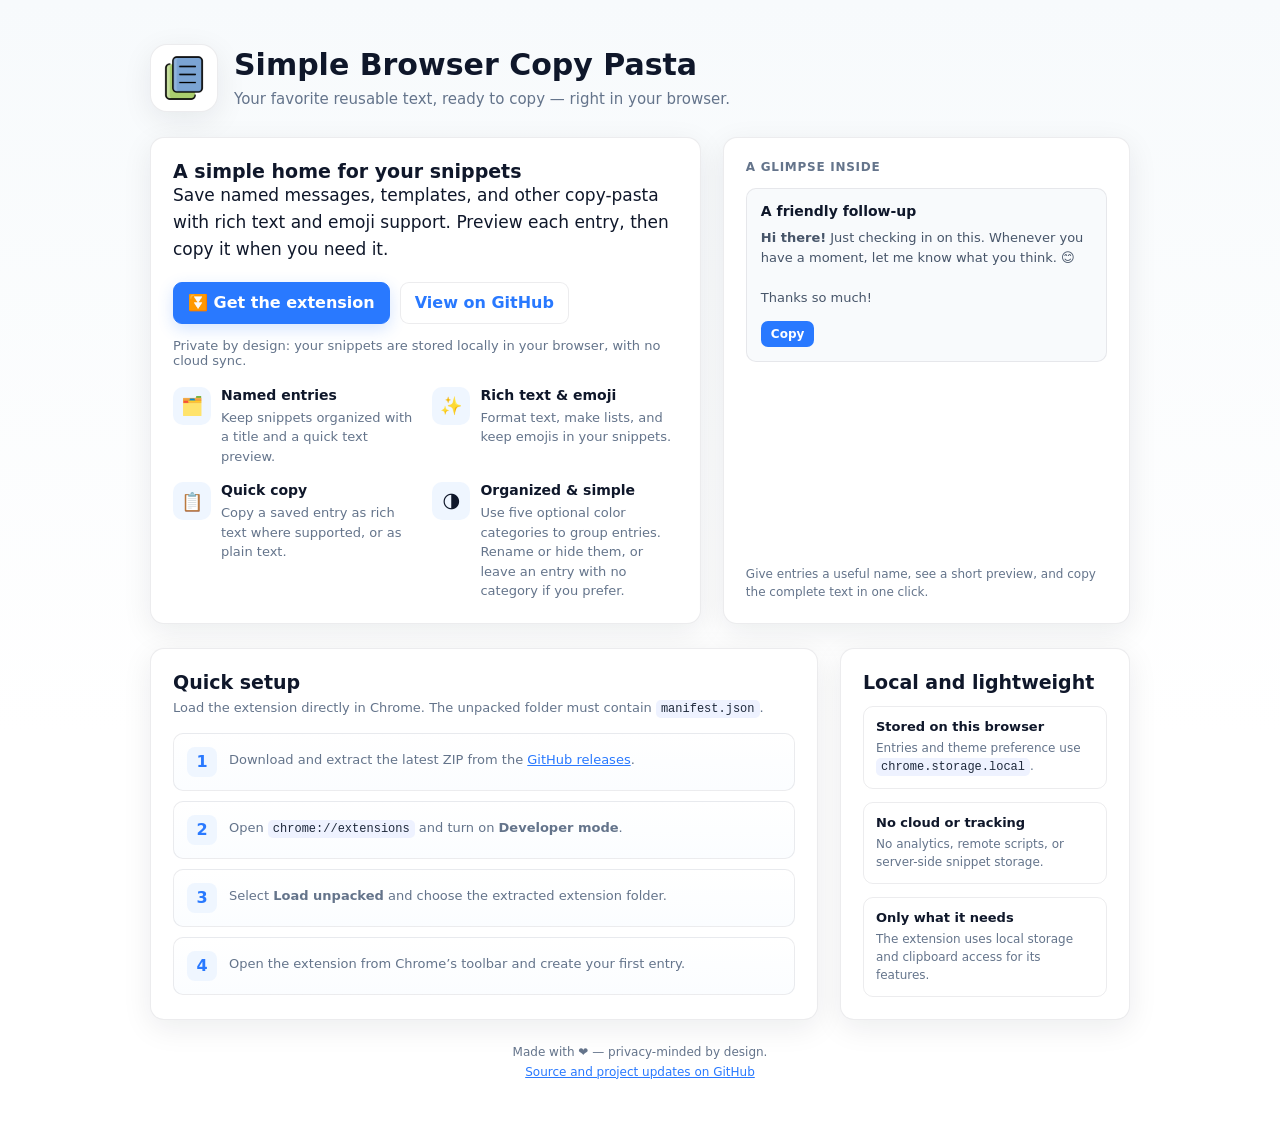
==== index.html @ eadae2ff "whack-a-mole and sun/moon animation" ====
<!doctype html>
<html lang="en">
<head>
  <meta charset="utf-8" />
  <meta name="viewport" content="width=device-width,initial-scale=1" />
  <meta name="description" content="Simple Browser Copy Pasta is a lightweight Chrome extension for saving and copying rich-text snippets locally." />
  <meta name="theme-color" content="#f7fafc" />
  <title>Simple Browser Copy Pasta — Local snippets for Chrome</title>
  <style>
    :root {
      color-scheme: light;
      --bg: #f7fafc;
      --card: #ffffff;
      --fg: #0f172a;
      --muted: #64748b;
      --accent: #2979ff;
      --accent-soft: #eff6ff;
      --border: rgba(15, 23, 42, 0.08);
      --radius: 14px;
      --shadow: 0 8px 30px rgba(16, 24, 40, 0.08);
      --max-width: 980px;
    }

    * { box-sizing: border-box; }
    body {
      margin: 0;
      padding: 44px 18px;
      color: var(--fg);
      background: linear-gradient(180deg, var(--bg), #ffffff 65%);
      font-family: system-ui, -apple-system, "Segoe UI", Roboto, Arial, sans-serif;
      -webkit-font-smoothing: antialiased;
    }
    a { color: var(--accent); }
    .wrap { width: 100%; max-width: var(--max-width); margin: 0 auto; }
    .site-header { display: flex; align-items: center; gap: 16px; }
    .logo {
      display: grid;
      width: 68px;
      height: 68px;
      flex: 0 0 auto;
      place-items: center;
      border: 1px solid var(--border);
      border-radius: 17px;
      background: var(--card);
      box-shadow: var(--shadow);
      color: var(--accent);
      font-size: 32px;
    }
    .logo img { display: block; width: 48px; height: 48px; object-fit: contain; }
    h1 { margin: 0; font-size: clamp(22px, 4vw, 30px); line-height: 1.15; }
    .tagline { margin: 7px 0 0; color: var(--muted); font-size: 15px; }
    .hero {
      display: grid;
      grid-template-columns: minmax(0, 1.15fr) minmax(270px, 0.85fr);
      gap: 22px;
      align-items: stretch;
      margin-top: 25px;
    }
    .card {
      padding: 22px;
      border: 1px solid var(--border);
      border-radius: var(--radius);
      background: var(--card);
      box-shadow: var(--shadow);
    }
    .lead { margin: 0; font-size: 17px; line-height: 1.6; }
    .cta-row { display: flex; flex-wrap: wrap; gap: 10px; margin-top: 18px; }
    .button {
      display: inline-flex;
      min-height: 42px;
      align-items: center;
      justify-content: center;
      gap: 8px;
      padding: 9px 14px;
      border: 1px solid var(--border);
      border-radius: 9px;
      color: var(--accent);
      background: var(--card);
      font-weight: 650;
      text-decoration: none;
    }
    .button.primary {
      border-color: var(--accent);
      color: #ffffff;
      background: var(--accent);
      box-shadow: 0 5px 16px rgba(41, 121, 255, 0.2);
    }
    .button:hover { filter: brightness(0.97); }
    .local-note { margin: 14px 0 0; color: var(--muted); font-size: 13px; }
    h2 { margin: 0; font-size: 19px; }
    h3 { margin: 0; font-size: 16px; }
    .feature-list { display: grid; grid-template-columns: repeat(2, minmax(0, 1fr)); gap: 16px 14px; margin-top: 19px; }
    .feature { display: flex; align-items: flex-start; gap: 10px; }
    .feature-icon {
      display: grid;
      width: 38px;
      height: 38px;
      flex: 0 0 auto;
      place-items: center;
      border-radius: 10px;
      background: var(--accent-soft);
      font-size: 18px;
    }
    .feature h3 { font-size: 14px; }
    .feature p, .muted { margin: 5px 0 0; color: var(--muted); font-size: 13px; line-height: 1.5; }
    .sample-card { display: flex; flex-direction: column; gap: 14px; }
    .sample-label { color: var(--muted); font-size: 12px; font-weight: 700; letter-spacing: 0.06em; text-transform: uppercase; }
    .snippet {
      padding: 14px;
      border: 1px solid var(--border);
      border-radius: 10px;
      background: #f8fafc;
    }
    .snippet-name { margin: 0; font-size: 14px; }
    .snippet-text { margin: 9px 0 12px; color: #475569; font-size: 13px; line-height: 1.55; }
    .fake-copy {
      display: inline-flex;
      padding: 6px 10px;
      border-radius: 7px;
      color: #ffffff;
      background: var(--accent);
      font-size: 12px;
      font-weight: 650;
    }
    .sample-caption { margin: auto 0 0; color: var(--muted); font-size: 12px; line-height: 1.5; }
    .install {
      display: grid;
      grid-template-columns: minmax(0, 1fr) 290px;
      gap: 22px;
      margin-top: 24px;
    }
    .steps { display: grid; gap: 10px; margin-top: 15px; }
    .step {
      display: flex;
      align-items: flex-start;
      gap: 12px;
      padding: 13px;
      border: 1px solid var(--border);
      border-radius: 10px;
      background: linear-gradient(180deg, #ffffff, #fbfdff);
    }
    .step-number {
      display: grid;
      width: 30px;
      height: 30px;
      flex: 0 0 auto;
      place-items: center;
      border-radius: 8px;
      background: var(--accent-soft);
      color: var(--accent);
      font-weight: 700;
    }
    .step p { margin: 3px 0 0; color: var(--muted); font-size: 13px; line-height: 1.5; }
    code {
      padding: 2px 5px;
      border-radius: 5px;
      background: #eef2ff;
      color: #1e293b;
      font-family: ui-monospace, SFMono-Regular, Consolas, monospace;
      font-size: 12px;
    }
    .privacy-card { display: flex; flex-direction: column; gap: 13px; }
    .privacy-point { padding: 12px; border: 1px solid var(--border); border-radius: 10px; }
    .privacy-point strong { display: block; font-size: 13px; }
    .privacy-point p { margin: 5px 0 0; color: var(--muted); font-size: 12px; line-height: 1.5; }
    .site-footer { padding: 25px 8px 4px; color: var(--muted); font-size: 12px; text-align: center; }
    .site-footer p { margin: 6px 0 0; }

    @media (max-width: 760px) {
      body { padding: 28px 14px; }
      .hero, .install { grid-template-columns: 1fr; }
      .privacy-card { display: grid; grid-template-columns: repeat(2, minmax(0, 1fr)); }
      .privacy-card h2 { grid-column: 1 / -1; }
    }
    @media (max-width: 480px) {
      .site-header { align-items: flex-start; gap: 12px; }
      .logo { width: 54px; height: 54px; border-radius: 14px; }
      .logo img { width: 40px; height: 40px; }
      .tagline { font-size: 13px; }
      .card { padding: 17px; }
      .feature-list, .privacy-card { grid-template-columns: 1fr; }
      .privacy-card h2 { grid-column: auto; }
    }
  </style>
</head>
<body>
  <div class="wrap">
    <header class="site-header">
      <div class="logo"><img src="images/logo_64.png" alt="" /></div>
      <div>
        <h1>Simple Browser Copy Pasta</h1>
        <p class="tagline">Your favorite reusable text, ready to copy — right in your browser.</p>
      </div>
    </header>

    <main>
      <div class="hero">
        <section class="card" aria-labelledby="about-title">
          <h2 id="about-title">A simple home for your snippets</h2>
          <p class="lead">Save named messages, templates, and other copy-pasta with rich text and emoji support. Preview each entry, then copy it when you need it.</p>
          <div class="cta-row">
            <a class="button primary" href="https://github.com/skywalker94/SimpleBrowserCopyPasta/releases">⏬ Get the extension</a>
            <a class="button" href="https://github.com/skywalker94/SimpleBrowserCopyPasta">View on GitHub</a>
          </div>
          <p class="local-note">Private by design: your snippets are stored locally in your browser, with no cloud sync.</p>

          <div class="feature-list">
            <article class="feature">
              <div class="feature-icon" aria-hidden="true">🗂️</div>
              <div><h3>Named entries</h3><p>Keep snippets organized with a title and a quick text preview.</p></div>
            </article>
            <article class="feature">
              <div class="feature-icon" aria-hidden="true">✨</div>
              <div><h3>Rich text & emoji</h3><p>Format text, make lists, and keep emojis in your snippets.</p></div>
            </article>
            <article class="feature">
              <div class="feature-icon" aria-hidden="true">📋</div>
              <div><h3>Quick copy</h3><p>Copy a saved entry as rich text where supported, or as plain text.</p></div>
            </article>
            <article class="feature">
              <div class="feature-icon" aria-hidden="true">🌗</div>
              <div><h3>Organized & simple</h3><p>Use five optional color categories to group entries. Rename or hide them, or leave an entry with no category if you prefer.</p></div>
            </article>
          </div>
        </section>

        <aside class="card sample-card" aria-label="Example saved entry">
          <span class="sample-label">A glimpse inside</span>
          <div class="snippet">
            <h3 class="snippet-name">A friendly follow-up</h3>
            <p class="snippet-text"><strong>Hi there!</strong> Just checking in on this. Whenever you have a moment, let me know what you think. 😊<br><br>Thanks so much!</p>
            <span class="fake-copy">Copy</span>
          </div>
          <p class="sample-caption">Give entries a useful name, see a short preview, and copy the complete text in one click.</p>
        </aside>
      </div>

      <section class="install" aria-label="Setup and privacy">
        <div class="card">
          <h2>Quick setup</h2>
          <p class="muted">Load the extension directly in Chrome. The unpacked folder must contain <code>manifest.json</code>.</p>
          <div class="steps">
            <div class="step"><span class="step-number">1</span><p>Download and extract the latest ZIP from the <a href="https://github.com/skywalker94/SimpleBrowserCopyPasta/releases">GitHub releases</a>.</p></div>
            <div class="step"><span class="step-number">2</span><p>Open <code>chrome://extensions</code> and turn on <strong>Developer mode</strong>.</p></div>
            <div class="step"><span class="step-number">3</span><p>Select <strong>Load unpacked</strong> and choose the extracted extension folder.</p></div>
            <div class="step"><span class="step-number">4</span><p>Open the extension from Chrome’s toolbar and create your first entry.</p></div>
          </div>
        </div>

        <aside class="card privacy-card" aria-labelledby="privacy-title">
          <h2 id="privacy-title">Local and lightweight</h2>
          <div class="privacy-point"><strong>Stored on this browser</strong><p>Entries and theme preference use <code>chrome.storage.local</code>.</p></div>
          <div class="privacy-point"><strong>No cloud or tracking</strong><p>No analytics, remote scripts, or server-side snippet storage.</p></div>
          <div class="privacy-point"><strong>Only what it needs</strong><p>The extension uses local storage and clipboard access for its features.</p></div>
        </aside>
      </section>
    </main>

    <footer class="site-footer">
      <div>Made with ❤️ — privacy-minded by design.</div>
      <p><a href="https://github.com/skywalker94/SimpleBrowserCopyPasta">Source and project updates on GitHub</a></p>
    </footer>
  </div>
</body>
</html>
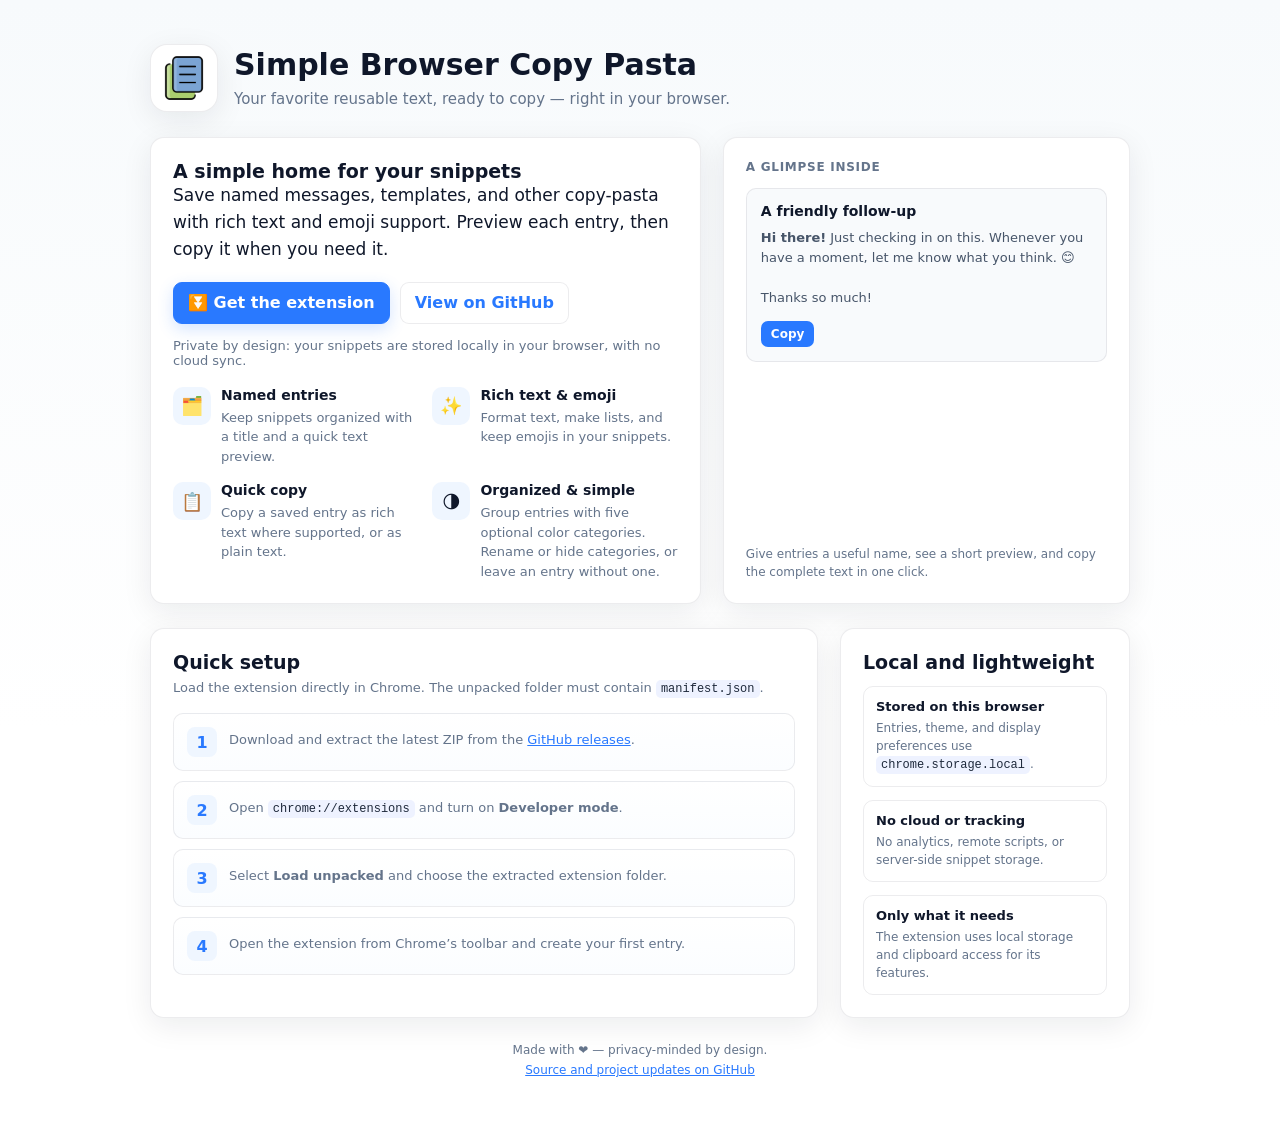
==== commit 18e2869e: "v0.2 stabilised added features" ====
--- a/index.html
+++ b/index.html
@@ -219,7 +219,7 @@
             </article>
             <article class="feature">
               <div class="feature-icon" aria-hidden="true">🌗</div>
-              <div><h3>Organized & simple</h3><p>Use five optional color categories to group entries. Rename or hide them, or leave an entry with no category if you prefer.</p></div>
+              <div><h3>Organized & simple</h3><p>Group entries with five optional color categories. Rename or hide categories, or leave an entry without one.</p></div>
             </article>
           </div>
         </section>
@@ -249,7 +249,7 @@
 
         <aside class="card privacy-card" aria-labelledby="privacy-title">
           <h2 id="privacy-title">Local and lightweight</h2>
-          <div class="privacy-point"><strong>Stored on this browser</strong><p>Entries and theme preference use <code>chrome.storage.local</code>.</p></div>
+          <div class="privacy-point"><strong>Stored on this browser</strong><p>Entries, theme, and display preferences use <code>chrome.storage.local</code>.</p></div>
           <div class="privacy-point"><strong>No cloud or tracking</strong><p>No analytics, remote scripts, or server-side snippet storage.</p></div>
           <div class="privacy-point"><strong>Only what it needs</strong><p>The extension uses local storage and clipboard access for its features.</p></div>
         </aside>
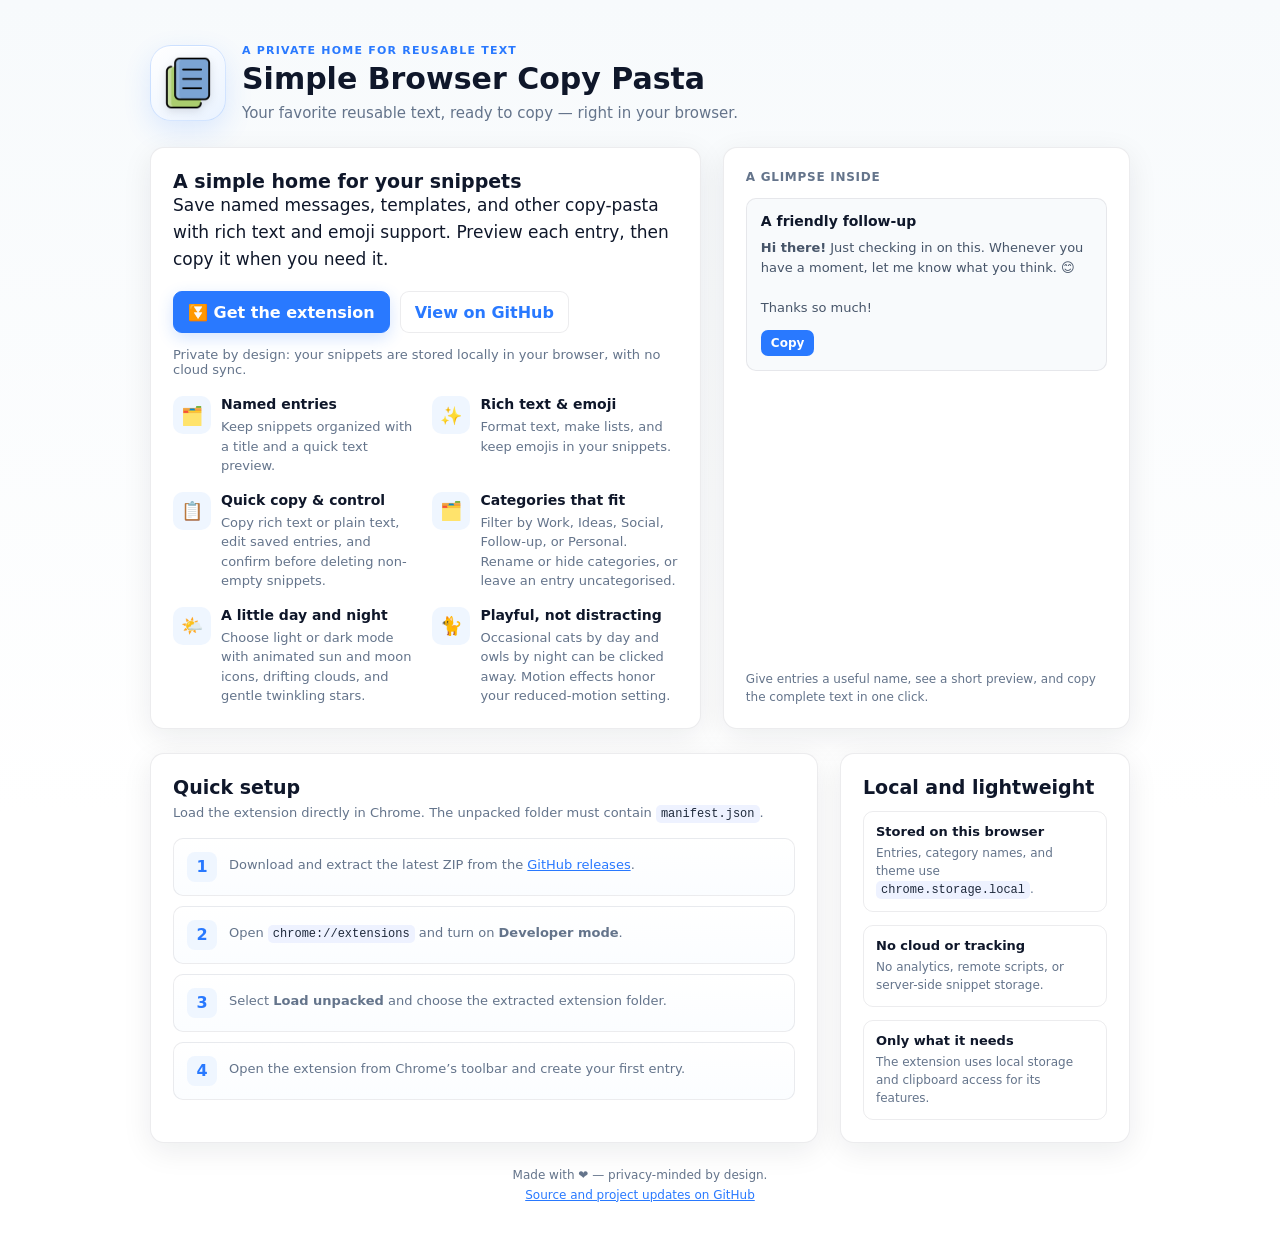
==== commit bbba68a3: "v0.4 ready for release" ====
--- a/index.html
+++ b/index.html
@@ -5,6 +5,8 @@
   <meta name="viewport" content="width=device-width,initial-scale=1" />
   <meta name="description" content="Simple Browser Copy Pasta is a lightweight Chrome extension for saving and copying rich-text snippets locally." />
   <meta name="theme-color" content="#f7fafc" />
+  <link rel="icon" type="image/png" href="images/logo_64.png" />
+  <link rel="canonical" href="https://skywalker94.github.io/SimpleBrowserCopyPasta/" />
   <title>Simple Browser Copy Pasta — Local snippets for Chrome</title>
   <style>
     :root {
@@ -35,20 +37,19 @@
     .site-header { display: flex; align-items: center; gap: 16px; }
     .logo {
       display: grid;
-      width: 68px;
-      height: 68px;
+      width: 76px;
+      height: 76px;
       flex: 0 0 auto;
       place-items: center;
-      border: 1px solid var(--border);
-      border-radius: 17px;
-      background: var(--card);
-      box-shadow: var(--shadow);
-      color: var(--accent);
-      font-size: 32px;
-    }
-    .logo img { display: block; width: 48px; height: 48px; object-fit: contain; }
+      border: 1px solid rgba(41, 121, 255, 0.18);
+      border-radius: 21px;
+      background: linear-gradient(145deg, #ffffff, #eaf3ff);
+      box-shadow: 0 10px 28px rgba(41, 121, 255, 0.14), inset 0 1px 0 #ffffff;
+    }
+    .logo img { display: block; width: 56px; height: 56px; object-fit: contain; filter: drop-shadow(0 3px 4px rgba(15, 23, 42, 0.12)); }
     h1 { margin: 0; font-size: clamp(22px, 4vw, 30px); line-height: 1.15; }
     .tagline { margin: 7px 0 0; color: var(--muted); font-size: 15px; }
+    .eyebrow { margin: 0 0 5px; color: var(--accent); font-size: 11px; font-weight: 750; letter-spacing: 0.11em; text-transform: uppercase; }
     .hero {
       display: grid;
       grid-template-columns: minmax(0, 1.15fr) minmax(270px, 0.85fr);
@@ -174,8 +175,8 @@
     }
     @media (max-width: 480px) {
       .site-header { align-items: flex-start; gap: 12px; }
-      .logo { width: 54px; height: 54px; border-radius: 14px; }
-      .logo img { width: 40px; height: 40px; }
+      .logo { width: 56px; height: 56px; border-radius: 15px; }
+      .logo img { width: 42px; height: 42px; }
       .tagline { font-size: 13px; }
       .card { padding: 17px; }
       .feature-list, .privacy-card { grid-template-columns: 1fr; }
@@ -186,8 +187,11 @@
 <body>
   <div class="wrap">
     <header class="site-header">
-      <div class="logo"><img src="images/logo_64.png" alt="" /></div>
+      <a class="logo" href="https://github.com/skywalker94/SimpleBrowserCopyPasta" aria-label="Simple Browser Copy Pasta repository on GitHub">
+        <img src="images/logo_64.png" alt="" />
+      </a>
       <div>
+        <p class="eyebrow">A private home for reusable text</p>
         <h1>Simple Browser Copy Pasta</h1>
         <p class="tagline">Your favorite reusable text, ready to copy — right in your browser.</p>
       </div>
@@ -215,11 +219,19 @@
             </article>
             <article class="feature">
               <div class="feature-icon" aria-hidden="true">📋</div>
-              <div><h3>Quick copy</h3><p>Copy a saved entry as rich text where supported, or as plain text.</p></div>
-            </article>
-            <article class="feature">
-              <div class="feature-icon" aria-hidden="true">🌗</div>
-              <div><h3>Organized & simple</h3><p>Group entries with five optional color categories. Rename or hide categories, or leave an entry without one.</p></div>
+              <div><h3>Quick copy & control</h3><p>Copy rich text or plain text, edit saved entries, and confirm before deleting non-empty snippets.</p></div>
+            </article>
+            <article class="feature">
+              <div class="feature-icon" aria-hidden="true">🗂️</div>
+              <div><h3>Categories that fit</h3><p>Filter by Work, Ideas, Social, Follow-up, or Personal. Rename or hide categories, or leave an entry uncategorised.</p></div>
+            </article>
+            <article class="feature">
+              <div class="feature-icon" aria-hidden="true">🌤️</div>
+              <div><h3>A little day and night</h3><p>Choose light or dark mode with animated sun and moon icons, drifting clouds, and gentle twinkling stars.</p></div>
+            </article>
+            <article class="feature">
+              <div class="feature-icon" aria-hidden="true">🐈</div>
+              <div><h3>Playful, not distracting</h3><p>Occasional cats by day and owls by night can be clicked away. Motion effects honor your reduced-motion setting.</p></div>
             </article>
           </div>
         </section>
@@ -249,7 +261,7 @@
 
         <aside class="card privacy-card" aria-labelledby="privacy-title">
           <h2 id="privacy-title">Local and lightweight</h2>
-          <div class="privacy-point"><strong>Stored on this browser</strong><p>Entries, theme, and display preferences use <code>chrome.storage.local</code>.</p></div>
+          <div class="privacy-point"><strong>Stored on this browser</strong><p>Entries, category names, and theme use <code>chrome.storage.local</code>.</p></div>
           <div class="privacy-point"><strong>No cloud or tracking</strong><p>No analytics, remote scripts, or server-side snippet storage.</p></div>
           <div class="privacy-point"><strong>Only what it needs</strong><p>The extension uses local storage and clipboard access for its features.</p></div>
         </aside>
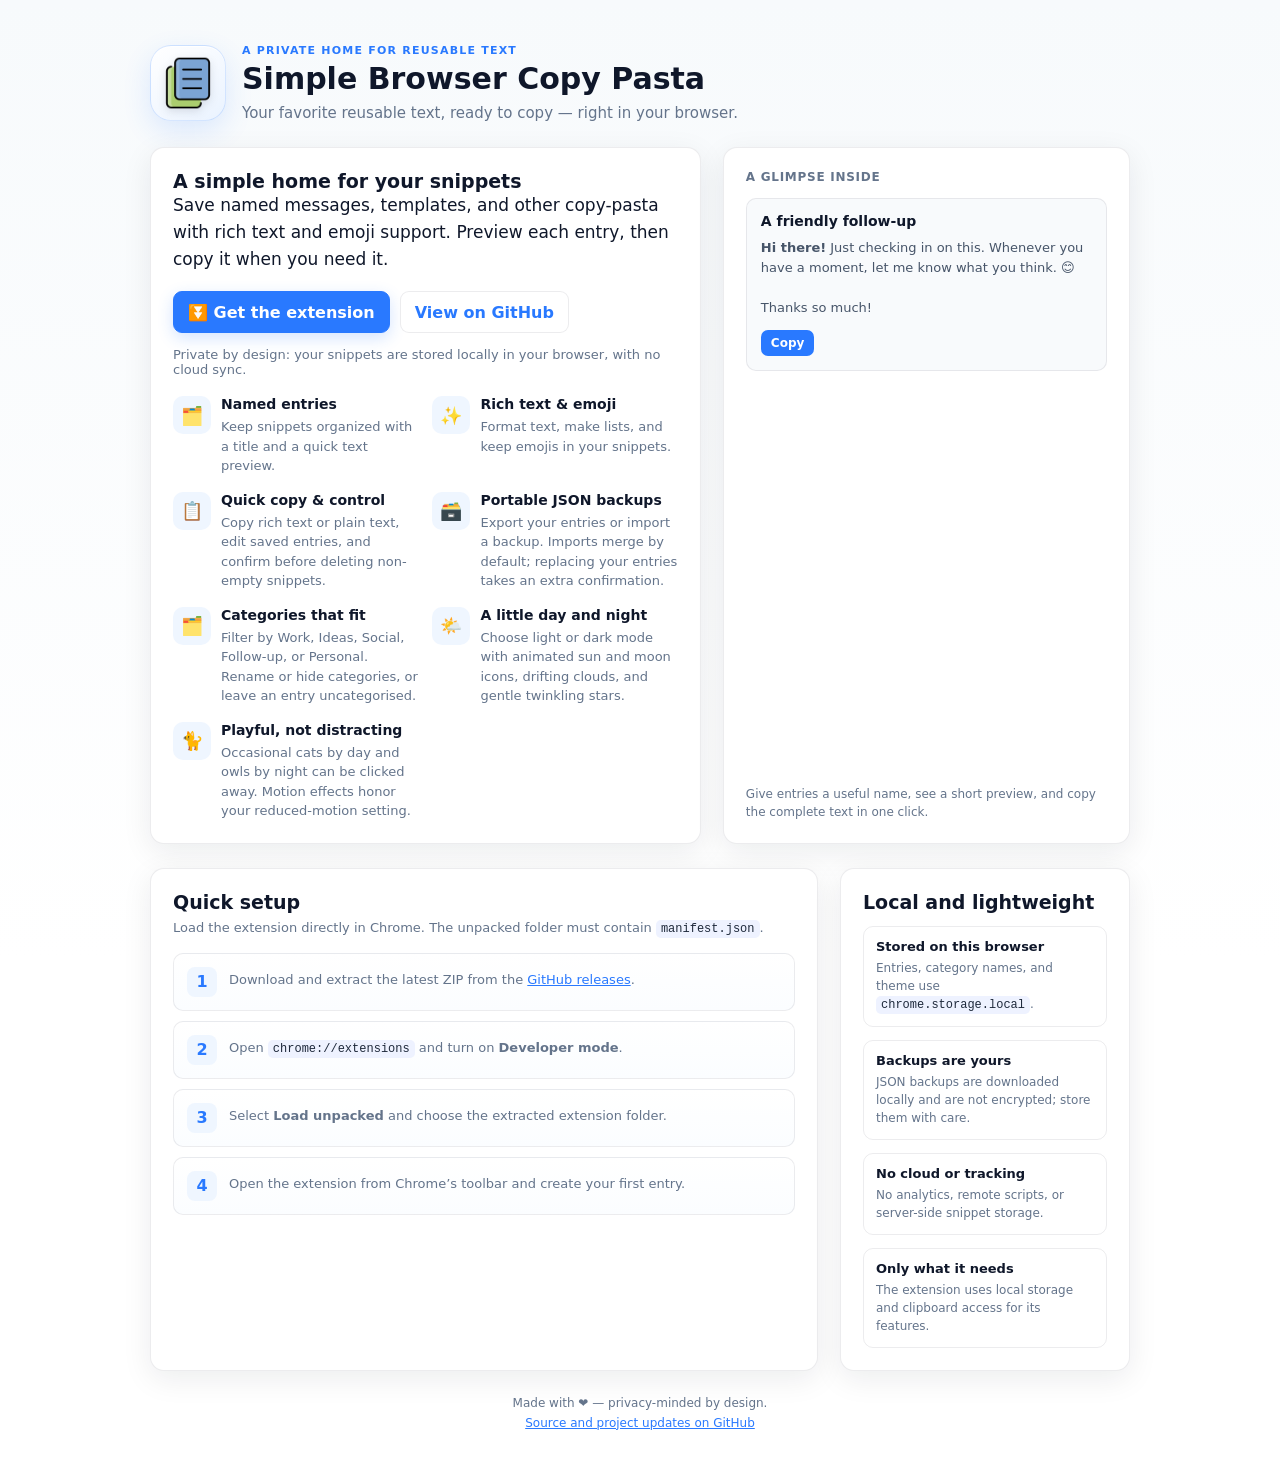
==== commit e4dea8fe: "file import / export" ====
--- a/index.html
+++ b/index.html
@@ -222,6 +222,10 @@
               <div><h3>Quick copy & control</h3><p>Copy rich text or plain text, edit saved entries, and confirm before deleting non-empty snippets.</p></div>
             </article>
             <article class="feature">
+              <div class="feature-icon" aria-hidden="true">🗃️</div>
+              <div><h3>Portable JSON backups</h3><p>Export your entries or import a backup. Imports merge by default; replacing your entries takes an extra confirmation.</p></div>
+            </article>
+            <article class="feature">
               <div class="feature-icon" aria-hidden="true">🗂️</div>
               <div><h3>Categories that fit</h3><p>Filter by Work, Ideas, Social, Follow-up, or Personal. Rename or hide categories, or leave an entry uncategorised.</p></div>
             </article>
@@ -262,6 +266,7 @@
         <aside class="card privacy-card" aria-labelledby="privacy-title">
           <h2 id="privacy-title">Local and lightweight</h2>
           <div class="privacy-point"><strong>Stored on this browser</strong><p>Entries, category names, and theme use <code>chrome.storage.local</code>.</p></div>
+          <div class="privacy-point"><strong>Backups are yours</strong><p>JSON backups are downloaded locally and are not encrypted; store them with care.</p></div>
           <div class="privacy-point"><strong>No cloud or tracking</strong><p>No analytics, remote scripts, or server-side snippet storage.</p></div>
           <div class="privacy-point"><strong>Only what it needs</strong><p>The extension uses local storage and clipboard access for its features.</p></div>
         </aside>
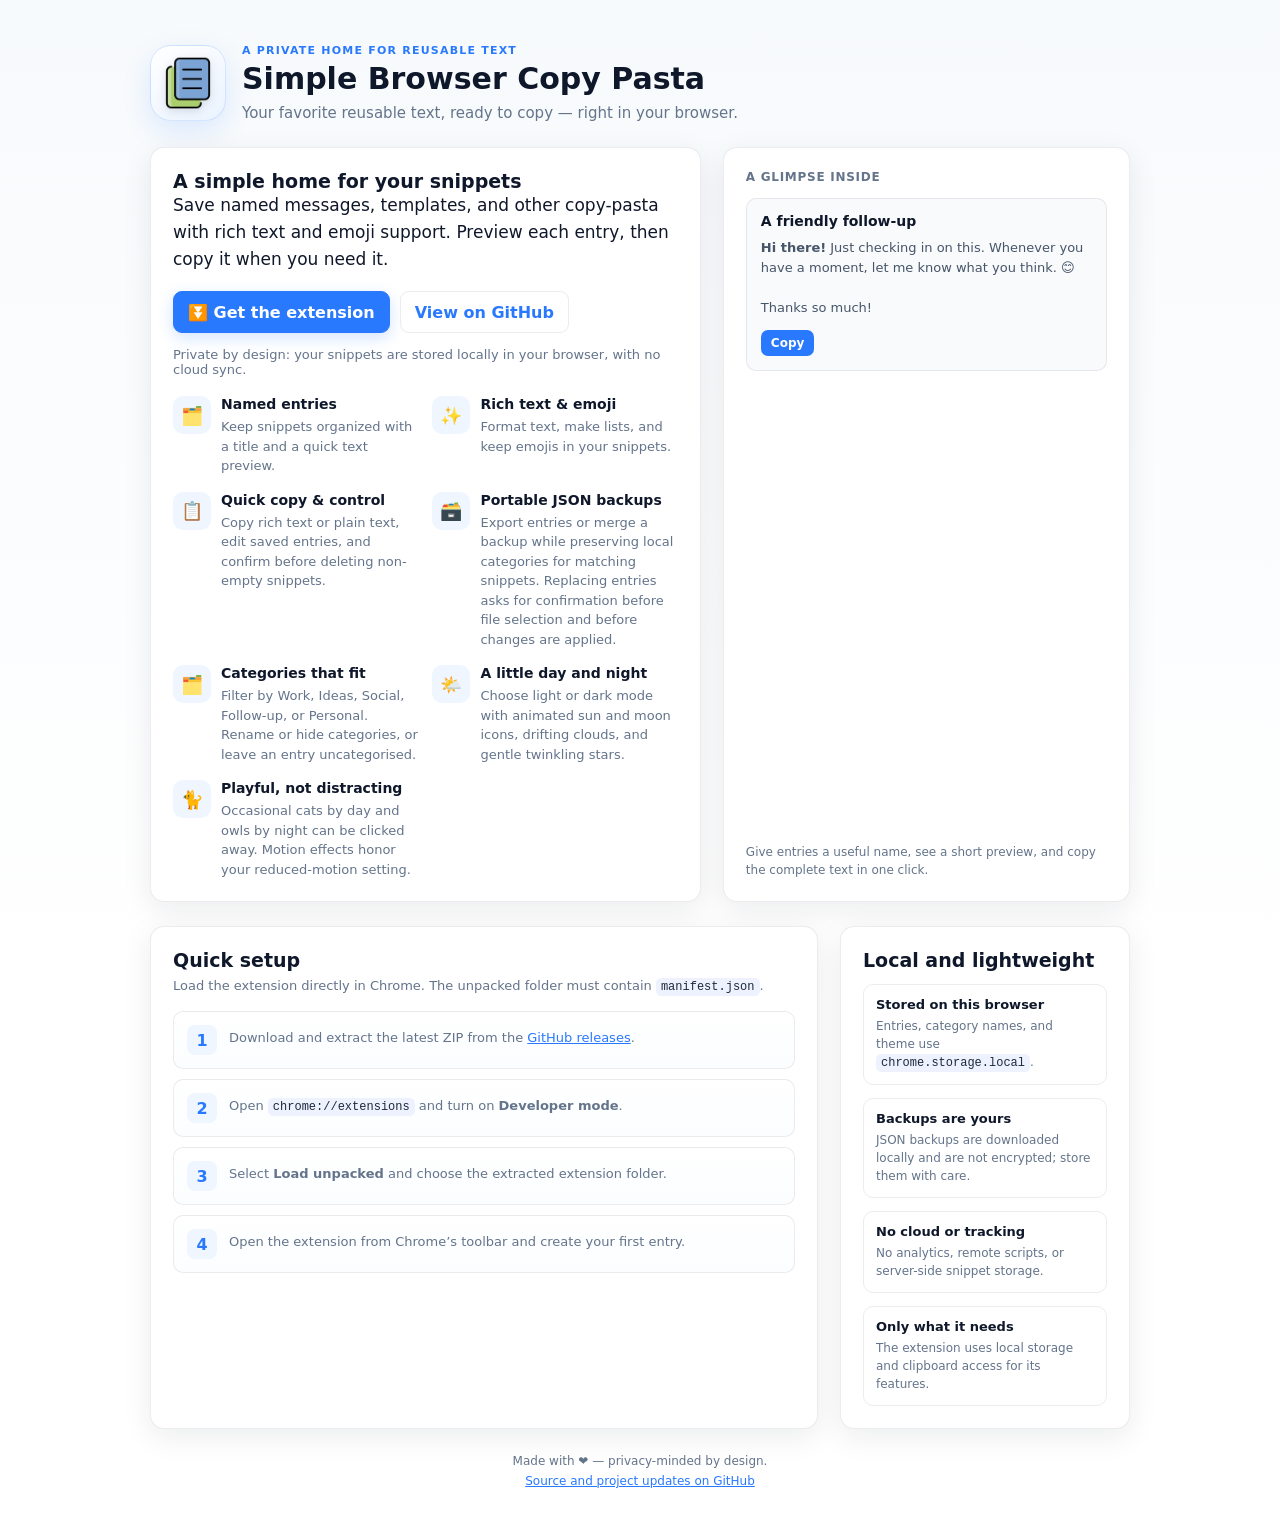
==== commit 11b455a9: "bugfix: import confirmations & local category priority" ====
--- a/index.html
+++ b/index.html
@@ -223,7 +223,7 @@
             </article>
             <article class="feature">
               <div class="feature-icon" aria-hidden="true">🗃️</div>
-              <div><h3>Portable JSON backups</h3><p>Export your entries or import a backup. Imports merge by default; replacing your entries takes an extra confirmation.</p></div>
+              <div><h3>Portable JSON backups</h3><p>Export entries or merge a backup while preserving local categories for matching snippets. Replacing entries asks for confirmation before file selection and before changes are applied.</p></div>
             </article>
             <article class="feature">
               <div class="feature-icon" aria-hidden="true">🗂️</div>
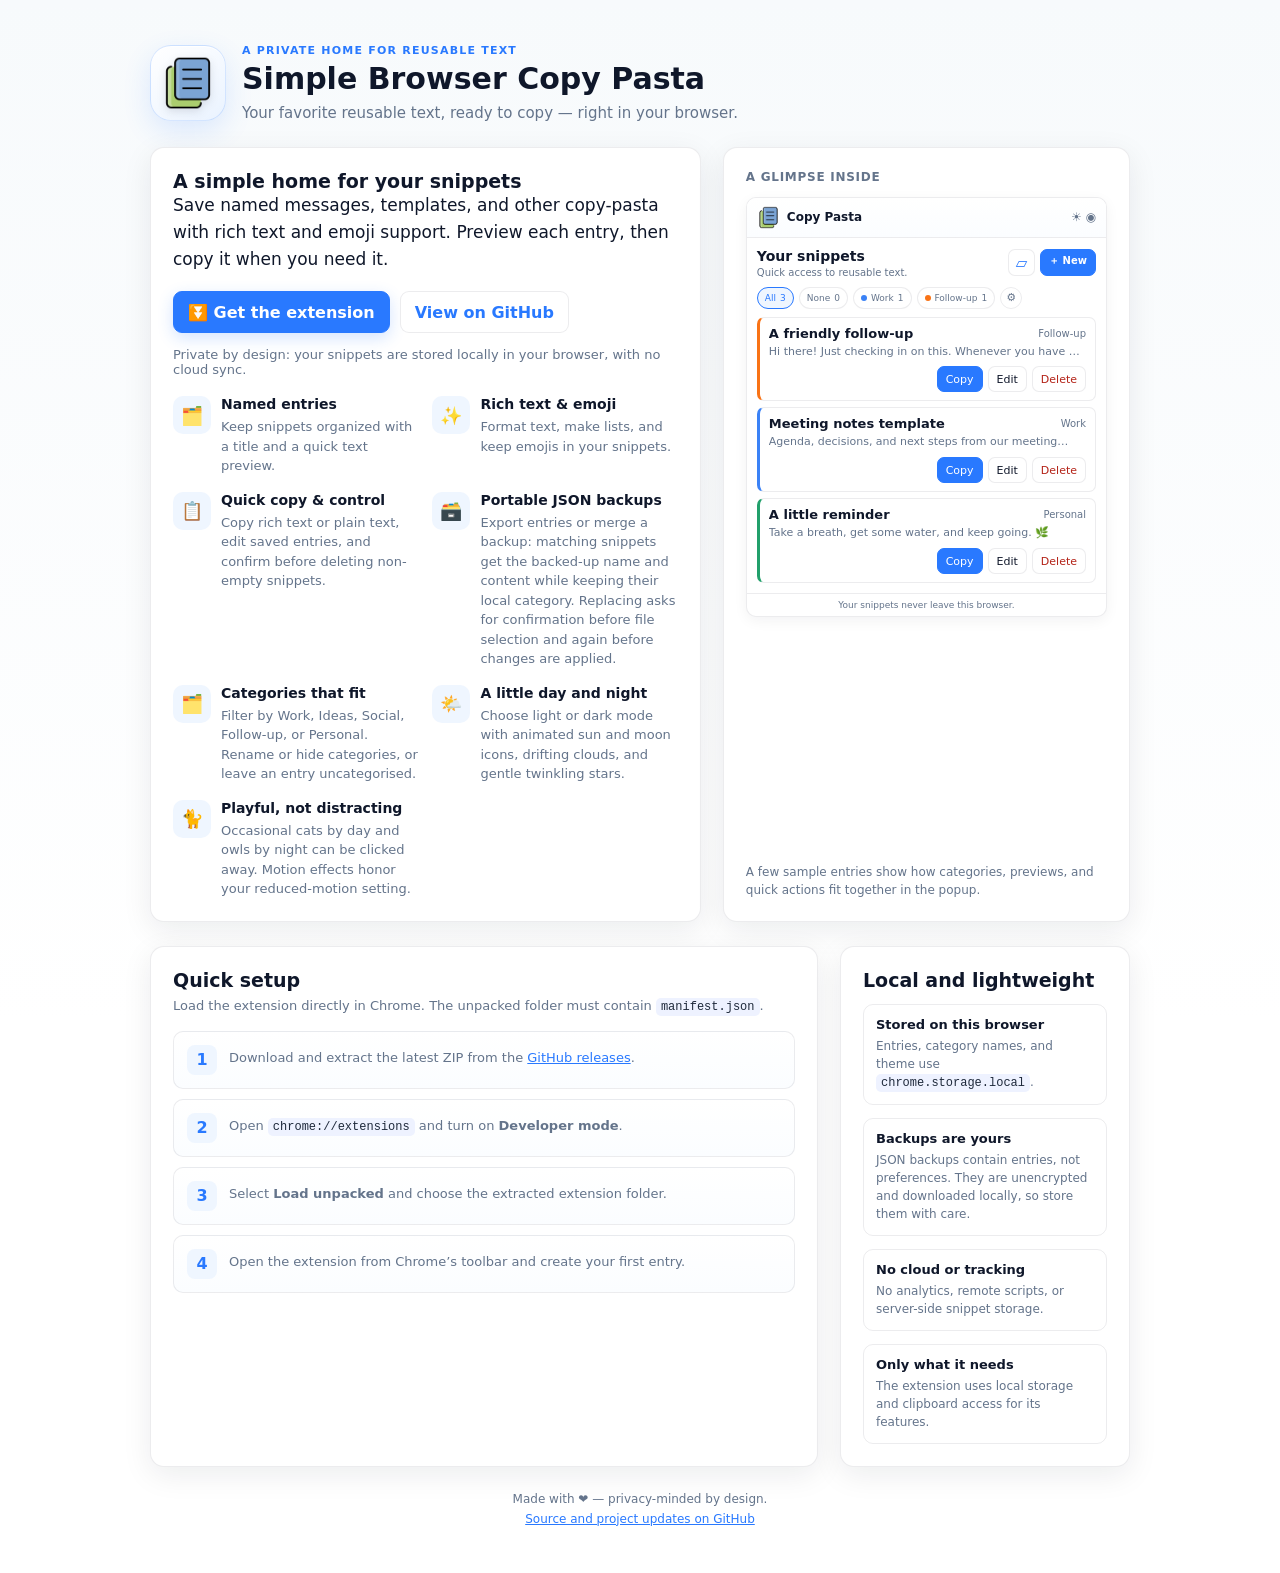
==== commit e18680c6: "update README and index - for GitHub pages" ====
--- a/index.html
+++ b/index.html
@@ -104,25 +104,81 @@
     }
     .feature h3 { font-size: 14px; }
     .feature p, .muted { margin: 5px 0 0; color: var(--muted); font-size: 13px; line-height: 1.5; }
-    .sample-card { display: flex; flex-direction: column; gap: 14px; }
+    .sample-card { display: flex; flex-direction: column; gap: 13px; }
     .sample-label { color: var(--muted); font-size: 12px; font-weight: 700; letter-spacing: 0.06em; text-transform: uppercase; }
+    .popup-mock { overflow: hidden; border: 1px solid var(--border); border-radius: 10px; background: #ffffff; box-shadow: 0 4px 14px rgba(16, 24, 40, 0.05); }
+    .mock-header { display: flex; align-items: center; justify-content: space-between; gap: 8px; padding: 8px 10px; border-bottom: 1px solid var(--border); background: linear-gradient(180deg, #ffffff, #fbfdff); }
+    .mock-brand { display: flex; min-width: 0; align-items: center; gap: 7px; font-size: 12px; font-weight: 700; }
+    .mock-brand img { width: 23px; height: 23px; object-fit: contain; }
+    .mock-theme { flex: 0 0 auto; color: var(--muted); font-size: 12px; }
+    .mock-content { padding: 10px; }
+    .mock-heading { display: flex; align-items: center; justify-content: space-between; gap: 8px; }
+    .mock-heading h3 { font-size: 14px; }
+    .mock-subtitle { margin: 3px 0 0; color: var(--muted); font-size: 10px; }
+    .mock-controls { display: flex; flex: 0 0 auto; align-items: center; gap: 5px; }
+    .mock-icon-button { display: grid; width: 27px; height: 27px; place-items: center; padding: 0; border: 1px solid var(--border); border-radius: 7px; color: var(--accent); background: #ffffff; font-size: 15px; }
+    .mock-new-button { min-height: 27px; padding: 4px 8px; border: 1px solid var(--accent); border-radius: 7px; color: #ffffff; background: var(--accent); font-size: 10px; font-weight: 650; white-space: nowrap; }
+    .mock-filters { display: flex; flex-wrap: wrap; gap: 5px; margin: 9px 0 8px; }
+    .mock-filter { display: inline-flex; align-items: center; gap: 4px; min-height: 22px; padding: 3px 7px; border: 1px solid var(--border); border-radius: 999px; color: var(--muted); background: #ffffff; font-size: 9px; white-space: nowrap; }
+    .mock-filter.active { border-color: var(--accent); color: var(--accent); background: var(--accent-soft); }
+    .mock-filter-settings { display: grid; width: 22px; height: 22px; place-items: center; border: 1px solid var(--border); border-radius: 50%; color: var(--muted); font-size: 11px; }
+    .mock-dot { width: 6px; height: 6px; border-radius: 50%; background: var(--dot-color); }
+    .mock-entries { display: grid; gap: 6px; }
     .snippet {
-      padding: 14px;
-      border: 1px solid var(--border);
-      border-radius: 10px;
-      background: #f8fafc;
-    }
-    .snippet-name { margin: 0; font-size: 14px; }
-    .snippet-text { margin: 9px 0 12px; color: #475569; font-size: 13px; line-height: 1.55; }
-    .fake-copy {
-      display: inline-flex;
-      padding: 6px 10px;
+      min-width: 0;
+      padding: 8px 9px;
+      border: 1px solid var(--border);
+      border-left: 3px solid var(--snippet-color);
       border-radius: 7px;
-      color: #ffffff;
-      background: var(--accent);
-      font-size: 12px;
+      background: #ffffff;
+    }
+    .snippet-top { display: flex; min-width: 0; align-items: center; justify-content: space-between; gap: 8px; }
+    .snippet-name {
+      min-width: 0;
+      overflow: hidden;
+      margin: 0;
+      font-size: 13px;
       font-weight: 650;
-    }
+      text-overflow: ellipsis;
+      white-space: nowrap;
+    }
+    .snippet-category {
+      flex: 0 0 auto;
+      max-width: 120px;
+      overflow: hidden;
+      color: var(--muted);
+      font-size: 10px;
+      text-overflow: ellipsis;
+      white-space: nowrap;
+    }
+    .snippet-text {
+      display: -webkit-box;
+      overflow: hidden;
+      margin: 4px 0 7px;
+      color: var(--muted);
+      font-size: 11px;
+      line-height: 1.35;
+      overflow-wrap: anywhere;
+      white-space: pre-wrap;
+      -webkit-box-orient: vertical;
+      -webkit-line-clamp: 1;
+    }
+    .snippet-actions { display: flex; justify-content: flex-end; gap: 5px; }
+    .snippet-button {
+      min-height: 26px;
+      padding: 3px 8px;
+      border: 1px solid var(--border);
+      border-radius: 7px;
+      color: var(--fg);
+      background: #ffffff;
+      font: inherit;
+      font-size: 11px;
+      white-space: nowrap;
+    }
+    .snippet-button.primary { border-color: var(--accent); color: #ffffff; background: var(--accent); }
+    .snippet-button.danger { color: #b42318; }
+    .snippet-button { display: inline-flex; align-items: center; }
+    .mock-footer { padding: 6px 10px; border-top: 1px solid var(--border); color: var(--muted); font-size: 9px; text-align: center; }
     .sample-caption { margin: auto 0 0; color: var(--muted); font-size: 12px; line-height: 1.5; }
     .install {
       display: grid;
@@ -223,7 +279,7 @@
             </article>
             <article class="feature">
               <div class="feature-icon" aria-hidden="true">🗃️</div>
-              <div><h3>Portable JSON backups</h3><p>Export entries or merge a backup while preserving local categories for matching snippets. Replacing entries asks for confirmation before file selection and before changes are applied.</p></div>
+              <div><h3>Portable JSON backups</h3><p>Export entries or merge a backup: matching snippets get the backed-up name and content while keeping their local category. Replacing asks for confirmation before file selection and again before changes are applied.</p></div>
             </article>
             <article class="feature">
               <div class="feature-icon" aria-hidden="true">🗂️</div>
@@ -242,12 +298,71 @@
 
         <aside class="card sample-card" aria-label="Example saved entry">
           <span class="sample-label">A glimpse inside</span>
-          <div class="snippet">
-            <h3 class="snippet-name">A friendly follow-up</h3>
-            <p class="snippet-text"><strong>Hi there!</strong> Just checking in on this. Whenever you have a moment, let me know what you think. 😊<br><br>Thanks so much!</p>
-            <span class="fake-copy">Copy</span>
+          <div class="popup-mock" aria-label="Illustration of the extension popup">
+            <div class="mock-header">
+              <div class="mock-brand"><img src="images/logo_64.png" alt="" />Copy Pasta</div>
+              <span class="mock-theme" aria-hidden="true">☀️ ◉</span>
+            </div>
+            <div class="mock-content">
+              <div class="mock-heading">
+                <div>
+                  <h3>Your snippets</h3>
+                  <p class="mock-subtitle">Quick access to reusable text.</p>
+                </div>
+                <div class="mock-controls" aria-hidden="true">
+                  <span class="mock-icon-button" title="Import or export backup">▱</span>
+                  <span class="mock-new-button">＋ New</span>
+                </div>
+              </div>
+              <div class="mock-filters" aria-label="Example category filters">
+                <span class="mock-filter active">All <span>3</span></span>
+                <span class="mock-filter">None <span>0</span></span>
+                <span class="mock-filter"><span class="mock-dot" style="--dot-color:#3b82f6"></span>Work <span>1</span></span>
+                <span class="mock-filter"><span class="mock-dot" style="--dot-color:#f97316"></span>Follow-up <span>1</span></span>
+                <span class="mock-filter-settings" aria-hidden="true">⚙</span>
+              </div>
+              <div class="mock-entries">
+                <article class="snippet" style="--snippet-color:#f97316">
+                  <div class="snippet-top">
+                    <h3 class="snippet-name" title="A friendly follow-up">A friendly follow-up</h3>
+                    <span class="snippet-category">Follow-up</span>
+                  </div>
+                  <p class="snippet-text" title="Hi there! Just checking in on this. Whenever you have a moment, let me know what you think. 😊">Hi there! Just checking in on this. Whenever you have a moment, let me know what you think. 😊 Thanks so much!</p>
+                  <div class="snippet-actions" aria-label="Example entry actions">
+                    <span class="snippet-button primary">Copy</span>
+                    <span class="snippet-button">Edit</span>
+                    <span class="snippet-button danger">Delete</span>
+                  </div>
+                </article>
+                <article class="snippet" style="--snippet-color:#3b82f6">
+                  <div class="snippet-top">
+                    <h3 class="snippet-name" title="Meeting notes template">Meeting notes template</h3>
+                    <span class="snippet-category">Work</span>
+                  </div>
+                  <p class="snippet-text">Agenda, decisions, and next steps from our meeting…</p>
+                  <div class="snippet-actions" aria-label="Example entry actions">
+                    <span class="snippet-button primary">Copy</span>
+                    <span class="snippet-button">Edit</span>
+                    <span class="snippet-button danger">Delete</span>
+                  </div>
+                </article>
+                <article class="snippet" style="--snippet-color:#22a06b">
+                  <div class="snippet-top">
+                    <h3 class="snippet-name" title="A little reminder">A little reminder</h3>
+                    <span class="snippet-category">Personal</span>
+                  </div>
+                  <p class="snippet-text">Take a breath, get some water, and keep going. 🌿</p>
+                  <div class="snippet-actions" aria-label="Example entry actions">
+                    <span class="snippet-button primary">Copy</span>
+                    <span class="snippet-button">Edit</span>
+                    <span class="snippet-button danger">Delete</span>
+                  </div>
+                </article>
+              </div>
+            </div>
+            <div class="mock-footer">Your snippets never leave this browser.</div>
           </div>
-          <p class="sample-caption">Give entries a useful name, see a short preview, and copy the complete text in one click.</p>
+          <p class="sample-caption">A few sample entries show how categories, previews, and quick actions fit together in the popup.</p>
         </aside>
       </div>
 
@@ -266,7 +381,7 @@
         <aside class="card privacy-card" aria-labelledby="privacy-title">
           <h2 id="privacy-title">Local and lightweight</h2>
           <div class="privacy-point"><strong>Stored on this browser</strong><p>Entries, category names, and theme use <code>chrome.storage.local</code>.</p></div>
-          <div class="privacy-point"><strong>Backups are yours</strong><p>JSON backups are downloaded locally and are not encrypted; store them with care.</p></div>
+          <div class="privacy-point"><strong>Backups are yours</strong><p>JSON backups contain entries, not preferences. They are unencrypted and downloaded locally, so store them with care.</p></div>
           <div class="privacy-point"><strong>No cloud or tracking</strong><p>No analytics, remote scripts, or server-side snippet storage.</p></div>
           <div class="privacy-point"><strong>Only what it needs</strong><p>The extension uses local storage and clipboard access for its features.</p></div>
         </aside>
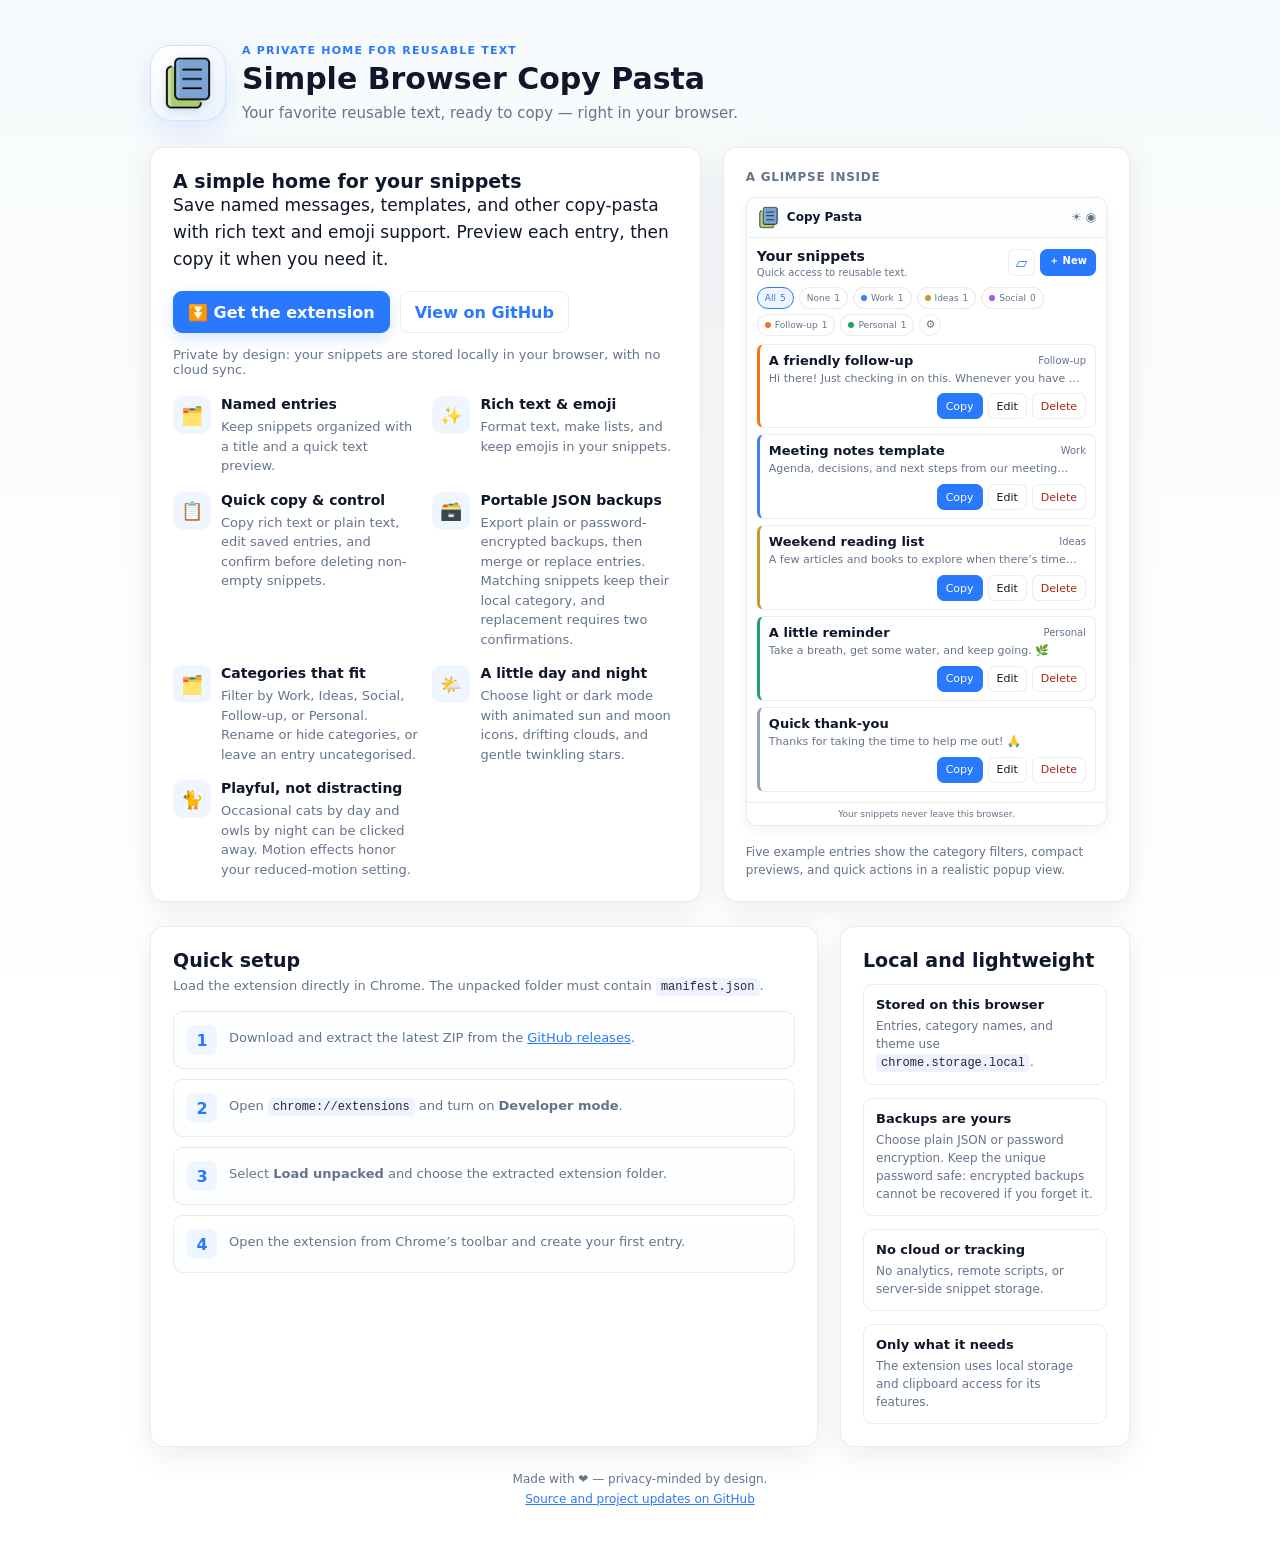
==== commit ffa80e90: "add password driven encryption for backups" ====
--- a/index.html
+++ b/index.html
@@ -279,7 +279,7 @@
             </article>
             <article class="feature">
               <div class="feature-icon" aria-hidden="true">🗃️</div>
-              <div><h3>Portable JSON backups</h3><p>Export entries or merge a backup: matching snippets get the backed-up name and content while keeping their local category. Replacing asks for confirmation before file selection and again before changes are applied.</p></div>
+              <div><h3>Portable JSON backups</h3><p>Export plain or password-encrypted backups, then merge or replace entries. Matching snippets keep their local category, and replacement requires two confirmations.</p></div>
             </article>
             <article class="feature">
               <div class="feature-icon" aria-hidden="true">🗂️</div>
@@ -315,10 +315,13 @@
                 </div>
               </div>
               <div class="mock-filters" aria-label="Example category filters">
-                <span class="mock-filter active">All <span>3</span></span>
-                <span class="mock-filter">None <span>0</span></span>
+                <span class="mock-filter active">All <span>5</span></span>
+                <span class="mock-filter">None <span>1</span></span>
                 <span class="mock-filter"><span class="mock-dot" style="--dot-color:#3b82f6"></span>Work <span>1</span></span>
+                <span class="mock-filter"><span class="mock-dot" style="--dot-color:#c49a2a"></span>Ideas <span>1</span></span>
+                <span class="mock-filter"><span class="mock-dot" style="--dot-color:#a855f7"></span>Social <span>0</span></span>
                 <span class="mock-filter"><span class="mock-dot" style="--dot-color:#f97316"></span>Follow-up <span>1</span></span>
+                <span class="mock-filter"><span class="mock-dot" style="--dot-color:#22a06b"></span>Personal <span>1</span></span>
                 <span class="mock-filter-settings" aria-hidden="true">⚙</span>
               </div>
               <div class="mock-entries">
@@ -346,6 +349,18 @@
                     <span class="snippet-button danger">Delete</span>
                   </div>
                 </article>
+                <article class="snippet" style="--snippet-color:#c49a2a">
+                  <div class="snippet-top">
+                    <h3 class="snippet-name" title="Weekend reading list">Weekend reading list</h3>
+                    <span class="snippet-category">Ideas</span>
+                  </div>
+                  <p class="snippet-text">A few articles and books to explore when there’s time…</p>
+                  <div class="snippet-actions" aria-label="Example entry actions">
+                    <span class="snippet-button primary">Copy</span>
+                    <span class="snippet-button">Edit</span>
+                    <span class="snippet-button danger">Delete</span>
+                  </div>
+                </article>
                 <article class="snippet" style="--snippet-color:#22a06b">
                   <div class="snippet-top">
                     <h3 class="snippet-name" title="A little reminder">A little reminder</h3>
@@ -358,11 +373,22 @@
                     <span class="snippet-button danger">Delete</span>
                   </div>
                 </article>
+                <article class="snippet" style="--snippet-color:#94a3b8">
+                  <div class="snippet-top">
+                    <h3 class="snippet-name" title="Quick thank-you">Quick thank-you</h3>
+                  </div>
+                  <p class="snippet-text">Thanks for taking the time to help me out! 🙏</p>
+                  <div class="snippet-actions" aria-label="Example entry actions">
+                    <span class="snippet-button primary">Copy</span>
+                    <span class="snippet-button">Edit</span>
+                    <span class="snippet-button danger">Delete</span>
+                  </div>
+                </article>
               </div>
             </div>
             <div class="mock-footer">Your snippets never leave this browser.</div>
           </div>
-          <p class="sample-caption">A few sample entries show how categories, previews, and quick actions fit together in the popup.</p>
+          <p class="sample-caption">Five example entries show the category filters, compact previews, and quick actions in a realistic popup view.</p>
         </aside>
       </div>
 
@@ -381,7 +407,7 @@
         <aside class="card privacy-card" aria-labelledby="privacy-title">
           <h2 id="privacy-title">Local and lightweight</h2>
           <div class="privacy-point"><strong>Stored on this browser</strong><p>Entries, category names, and theme use <code>chrome.storage.local</code>.</p></div>
-          <div class="privacy-point"><strong>Backups are yours</strong><p>JSON backups contain entries, not preferences. They are unencrypted and downloaded locally, so store them with care.</p></div>
+          <div class="privacy-point"><strong>Backups are yours</strong><p>Choose plain JSON or password encryption. Keep the unique password safe: encrypted backups cannot be recovered if you forget it.</p></div>
           <div class="privacy-point"><strong>No cloud or tracking</strong><p>No analytics, remote scripts, or server-side snippet storage.</p></div>
           <div class="privacy-point"><strong>Only what it needs</strong><p>The extension uses local storage and clipboard access for its features.</p></div>
         </aside>
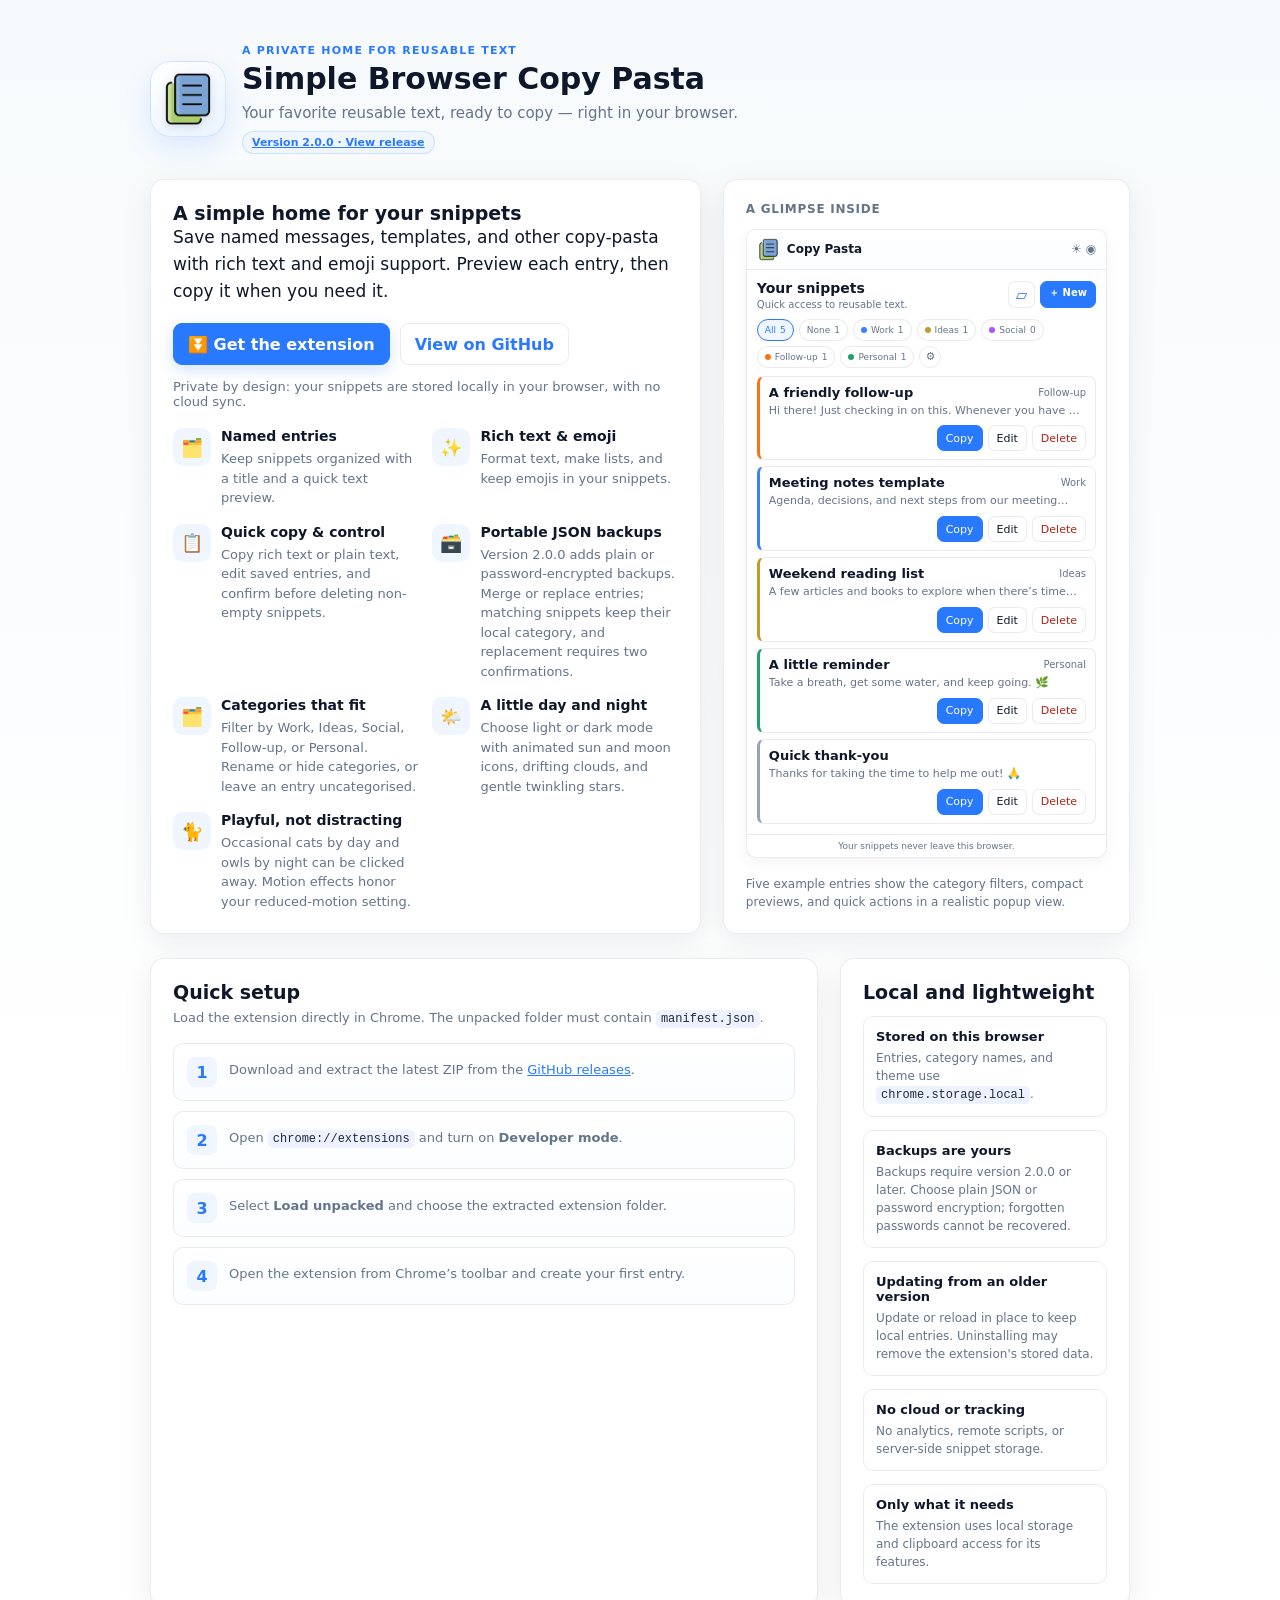
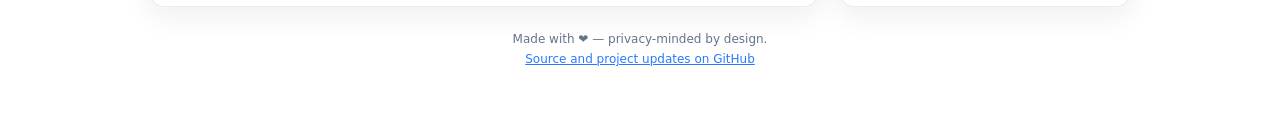
==== commit 24acd06c: "update README & index" ====
--- a/index.html
+++ b/index.html
@@ -50,6 +50,7 @@
     h1 { margin: 0; font-size: clamp(22px, 4vw, 30px); line-height: 1.15; }
     .tagline { margin: 7px 0 0; color: var(--muted); font-size: 15px; }
     .eyebrow { margin: 0 0 5px; color: var(--accent); font-size: 11px; font-weight: 750; letter-spacing: 0.11em; text-transform: uppercase; }
+    .version-badge { display: inline-flex; align-items: center; margin-top: 9px; padding: 4px 9px; border: 1px solid rgba(41, 121, 255, 0.16); border-radius: 999px; color: var(--accent); background: var(--accent-soft); font-size: 11px; font-weight: 700; }
     .hero {
       display: grid;
       grid-template-columns: minmax(0, 1.15fr) minmax(270px, 0.85fr);
@@ -250,6 +251,7 @@
         <p class="eyebrow">A private home for reusable text</p>
         <h1>Simple Browser Copy Pasta</h1>
         <p class="tagline">Your favorite reusable text, ready to copy — right in your browser.</p>
+        <a class="version-badge" href="https://github.com/skywalker94/SimpleBrowserCopyPasta/releases">Version 2.0.0 · View release</a>
       </div>
     </header>
 
@@ -279,7 +281,7 @@
             </article>
             <article class="feature">
               <div class="feature-icon" aria-hidden="true">🗃️</div>
-              <div><h3>Portable JSON backups</h3><p>Export plain or password-encrypted backups, then merge or replace entries. Matching snippets keep their local category, and replacement requires two confirmations.</p></div>
+              <div><h3>Portable JSON backups</h3><p>Version 2.0.0 adds plain or password-encrypted backups. Merge or replace entries; matching snippets keep their local category, and replacement requires two confirmations.</p></div>
             </article>
             <article class="feature">
               <div class="feature-icon" aria-hidden="true">🗂️</div>
@@ -407,7 +409,8 @@
         <aside class="card privacy-card" aria-labelledby="privacy-title">
           <h2 id="privacy-title">Local and lightweight</h2>
           <div class="privacy-point"><strong>Stored on this browser</strong><p>Entries, category names, and theme use <code>chrome.storage.local</code>.</p></div>
-          <div class="privacy-point"><strong>Backups are yours</strong><p>Choose plain JSON or password encryption. Keep the unique password safe: encrypted backups cannot be recovered if you forget it.</p></div>
+          <div class="privacy-point"><strong>Backups are yours</strong><p>Backups require version 2.0.0 or later. Choose plain JSON or password encryption; forgotten passwords cannot be recovered.</p></div>
+          <div class="privacy-point"><strong>Updating from an older version</strong><p>Update or reload in place to keep local entries. Uninstalling may remove the extension's stored data.</p></div>
           <div class="privacy-point"><strong>No cloud or tracking</strong><p>No analytics, remote scripts, or server-side snippet storage.</p></div>
           <div class="privacy-point"><strong>Only what it needs</strong><p>The extension uses local storage and clipboard access for its features.</p></div>
         </aside>
